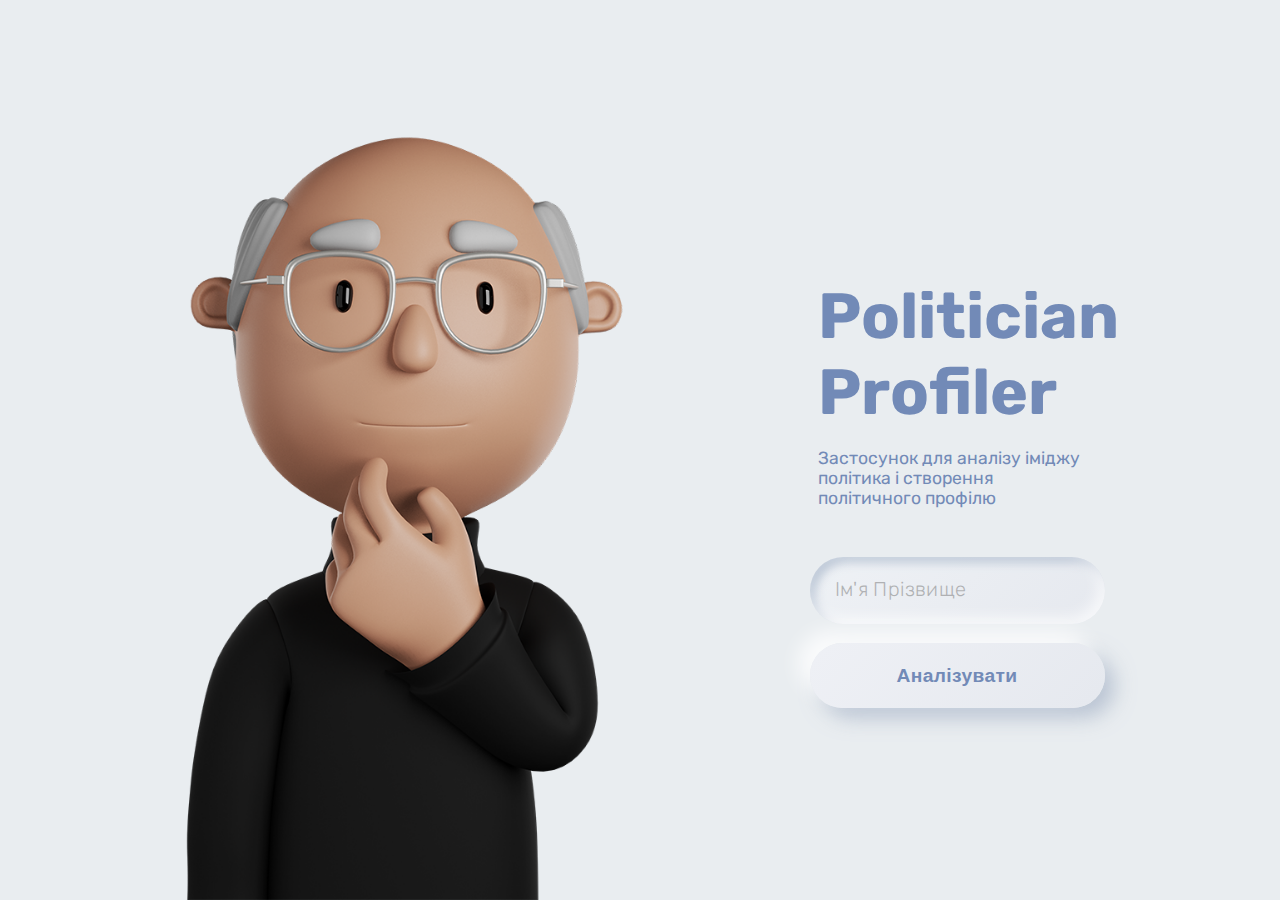
==== templates/index.html @ 6ce4a937 "add flask app" ====
<!DOCTYPE html>
  <head>
    <meta charset="utf-8">
    <link rel="stylesheet" href='/static/css/styles.css'>
    <link rel="apple-touch-icon" sizes="180x180" href="/static/favicon/apple-touch-icon.png">
    <link rel="icon" type="image/png" sizes="32x32" href="/static/favicon/favicon-32x32.png">
    <link rel="icon" type="image/png" sizes="16x16" href="/static/favicon/favicon-16x16.png">
    <link rel="manifest" href="/static/favicon/site.webmanifest">
    <link rel="mask-icon" href="/static/favicon/safari-pinned-tab.svg" color="#5bbad5">
    <meta name="msapplication-TileColor" content="#da532c">
    <meta name="theme-color" content="#ffffff">
    <title>Politician Profiler</title>
  </head>
  <body>
    <div class="content">
    <img src="/static/images/AVATARZ - Steve Jobs.png">
    <div class="information">
    <div class="text">
        <h1>Politician Profiler</h1>
        <p>Застосунок для аналізу іміджу політика і створення політичного профілю</p>
    </div>
    <div class="field">
        <input type="text" required placeholder="Ім'я Прізвище" onfocus="this.placeholder=''" onblur="this.placeholder = 'Ім\'я Прізвище'">
        <button>Аналізувати</button>
    </div>
    </div>
    </div>
        
  </body>
</html>
---- static/css/styles.css ----
@import url("https://fonts.googleapis.com/css2?family=Rubik:wght@300;400;700&display=swap");
body {
  background: #E9EDF0;
  margin: 0;
  font-family: 'Rubik';
}

.text {
  margin: 0em .9em 2em 0em;
  display: -ms-grid;
  display: grid;
  -webkit-box-align: center;
      -ms-flex-align: center;
          align-items: center;
  -webkit-box-pack: center;
      -ms-flex-pack: center;
          justify-content: center;
  color: #728AB7;
}

.text h1 {
  font-size: 4em;
  margin: 0;
  max-width: 4em;
}

.text p {
  font-size: 1.1em;
  font-style: normal;
  font-weight: 400;
  max-width: 15em;
}

.information {
  margin: auto;
  margin-top: 9em;
}

img {
  display: none;
}

.field {
  display: -ms-grid;
  display: grid;
  -webkit-box-align: center;
      -ms-flex-align: center;
          align-items: center;
  -webkit-box-pack: center;
      -ms-flex-pack: center;
          justify-content: center;
  width: auto;
  height: 65px;
  margin: auto;
}

input {
  width: 15em;
  height: 65px;
  padding-left: 25px;
  padding-right: 0;
  outline: none;
  border: none;
  font-size: 18px;
  background: linear-gradient(134.17deg, #EEF1F5 4.98%, #E6E9EF 94.88%);
  color: #a3a2a2;
  border-radius: 40px;
  -webkit-box-shadow: inset -5px -5px 15px rgba(255, 255, 255, 0.75), inset 5px 5px 10px rgba(166, 180, 200, 0.75);
          box-shadow: inset -5px -5px 15px rgba(255, 255, 255, 0.75), inset 5px 5px 10px rgba(166, 180, 200, 0.75);
}

input:focus {
  -webkit-box-shadow: inset 1px 1px 2px #BABECC, inset -1px -1px 2px #ffffff73;
          box-shadow: inset 1px 1px 2px #BABECC, inset -1px -1px 2px #ffffff73;
}

input:valid ~ label {
  opacity: 0;
}

::-webkit-input-placeholder {
  font-family: Rubik;
  opacity: 50%;
  font-style: normal;
  font-weight: 300;
  font-size: 20px;
  line-height: 24px;
  letter-spacing: 0.02em;
  display: none;
}

:-ms-input-placeholder {
  font-family: Rubik;
  opacity: 50%;
  font-style: normal;
  font-weight: 300;
  font-size: 20px;
  line-height: 24px;
  letter-spacing: 0.02em;
  display: none;
}

::-ms-input-placeholder {
  font-family: Rubik;
  opacity: 50%;
  font-style: normal;
  font-weight: 300;
  font-size: 20px;
  line-height: 24px;
  letter-spacing: 0.02em;
  display: none;
}

::placeholder {
  font-family: Rubik;
  opacity: 50%;
  font-style: normal;
  font-weight: 300;
  font-size: 20px;
  line-height: 24px;
  letter-spacing: 0.02em;
  display: none;
}

button {
  margin-top: 1em;
  height: 65px;
  padding: 0;
  font-size: 1.2em;
  line-height: 1em;
  font-weight: bold;
  letter-spacing: 0.02em;
  background: linear-gradient(134.17deg, #EEF0F5 4.98%, #E6E9EF 94.88%);
  border-radius: 40px;
  border: none;
  outline: none;
  cursor: pointer;
  color: #728AB7;
  -webkit-box-shadow: -12px -12px 20px rgba(255, 255, 255, 0.8), 10px 10px 20px rgba(166, 180, 200, 0.7);
          box-shadow: -12px -12px 20px rgba(255, 255, 255, 0.8), 10px 10px 20px rgba(166, 180, 200, 0.7);
}

button:active {
  color: #728AB7;
  -webkit-box-shadow: inset 2px 2px 5px #BABECC, inset -5px -5px 10px #ffffff73;
          box-shadow: inset 2px 2px 5px #BABECC, inset -5px -5px 10px #ffffff73;
}

@media only screen and (min-width: 1000px) {
  .information {
    margin: auto;
    padding-right: 5em;
  }
  .content {
    display: -webkit-box;
    display: -ms-flexbox;
    display: flex;
  }
  .content img {
    padding: 0;
    height: auto;
    height: 100vh;
    width: 60%;
    -o-object-fit: contain;
       object-fit: contain;
    display: block;
  }
}

@media only screen and (min-width: 1200px) {
  .content {
    width: 1190px;
    -webkit-box-align: center;
        -ms-flex-align: center;
            align-items: center;
    -webkit-box-pack: center;
        -ms-flex-pack: center;
            justify-content: center;
    margin: auto;
  }
}
/*# sourceMappingURL=styles.css.map */
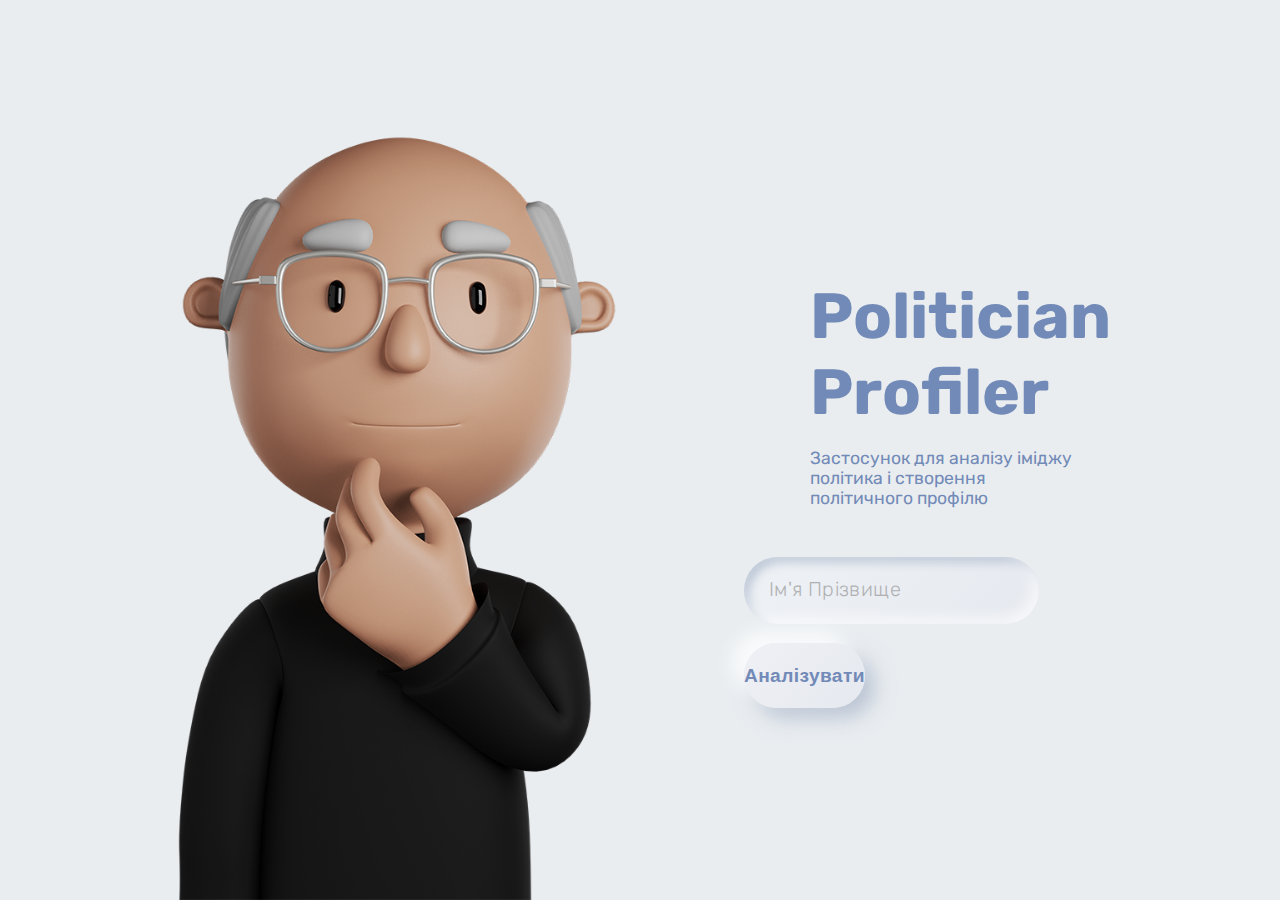
==== commit f6b9c619: "Update app.py, add WikiADT" ====
--- a/templates/index.html
+++ b/templates/index.html
@@ -1,7 +1,7 @@
 <!DOCTYPE html>
   <head>
     <meta charset="utf-8">
-    <link rel="stylesheet" href='/static/css/styles.css'>
+    <link rel="stylesheet" href='/static/styles/styles.css'>
     <link rel="apple-touch-icon" sizes="180x180" href="/static/favicon/apple-touch-icon.png">
     <link rel="icon" type="image/png" sizes="32x32" href="/static/favicon/favicon-32x32.png">
     <link rel="icon" type="image/png" sizes="16x16" href="/static/favicon/favicon-16x16.png">
@@ -20,11 +20,10 @@
         <p>Застосунок для аналізу іміджу політика і створення політичного профілю</p>
     </div>
     <div class="field">
-        <input type="text" required placeholder="Ім'я Прізвище" onfocus="this.placeholder=''" onblur="this.placeholder = 'Ім\'я Прізвище'">
-        <button>Аналізувати</button>
+        <form action="/analyze" method="POST">
+            <input type="text" name="name_surname" required placeholder="Ім'я Прізвище" onfocus="this.placeholder=''" onblur="this.placeholder = 'Ім\'я Прізвище'">
+            <button>Аналізувати</button>   
+        </form>
     </div>
     </div>
     </div>
-        
-  </body>
-</html>
--- a/static/styles/styles.css
+++ b/static/styles/styles.css
@@ -0,0 +1,182 @@
+@import url("https://fonts.googleapis.com/css2?family=Rubik:wght@300;400;700&display=swap");
+body {
+  background: #E9EDF0;
+  margin: 0;
+  font-family: 'Rubik';
+}
+
+.text {
+  margin: 0em .9em 2em 0em;
+  display: -ms-grid;
+  display: grid;
+  -webkit-box-align: center;
+      -ms-flex-align: center;
+          align-items: center;
+  -webkit-box-pack: center;
+      -ms-flex-pack: center;
+          justify-content: center;
+  color: #728AB7;
+}
+
+.text h1 {
+  font-size: 4em;
+  margin: 0;
+  max-width: 4em;
+}
+
+.text p {
+  font-size: 1.1em;
+  font-style: normal;
+  font-weight: 400;
+  max-width: 15em;
+}
+
+.information {
+  margin: auto;
+  margin-top: 9em;
+}
+
+img {
+  display: none;
+}
+
+.field {
+  display: -ms-grid;
+  display: grid;
+  -webkit-box-align: center;
+      -ms-flex-align: center;
+          align-items: center;
+  -webkit-box-pack: center;
+      -ms-flex-pack: center;
+          justify-content: center;
+  width: auto;
+  height: 65px;
+  margin: auto;
+}
+
+input {
+  width: 15em;
+  height: 65px;
+  padding-left: 25px;
+  padding-right: 0;
+  outline: none;
+  border: none;
+  font-size: 18px;
+  background: linear-gradient(134.17deg, #EEF1F5 4.98%, #E6E9EF 94.88%);
+  color: #a3a2a2;
+  border-radius: 40px;
+  -webkit-box-shadow: inset -5px -5px 15px rgba(255, 255, 255, 0.75), inset 5px 5px 10px rgba(166, 180, 200, 0.75);
+          box-shadow: inset -5px -5px 15px rgba(255, 255, 255, 0.75), inset 5px 5px 10px rgba(166, 180, 200, 0.75);
+}
+
+input:focus {
+  -webkit-box-shadow: inset 1px 1px 2px #BABECC, inset -1px -1px 2px #ffffff73;
+          box-shadow: inset 1px 1px 2px #BABECC, inset -1px -1px 2px #ffffff73;
+}
+
+input:valid ~ label {
+  opacity: 0;
+}
+
+::-webkit-input-placeholder {
+  font-family: Rubik;
+  opacity: 50%;
+  font-style: normal;
+  font-weight: 300;
+  font-size: 20px;
+  line-height: 24px;
+  letter-spacing: 0.02em;
+  display: none;
+}
+
+:-ms-input-placeholder {
+  font-family: Rubik;
+  opacity: 50%;
+  font-style: normal;
+  font-weight: 300;
+  font-size: 20px;
+  line-height: 24px;
+  letter-spacing: 0.02em;
+  display: none;
+}
+
+::-ms-input-placeholder {
+  font-family: Rubik;
+  opacity: 50%;
+  font-style: normal;
+  font-weight: 300;
+  font-size: 20px;
+  line-height: 24px;
+  letter-spacing: 0.02em;
+  display: none;
+}
+
+::placeholder {
+  font-family: Rubik;
+  opacity: 50%;
+  font-style: normal;
+  font-weight: 300;
+  font-size: 20px;
+  line-height: 24px;
+  letter-spacing: 0.02em;
+  display: none;
+}
+
+button {
+  margin-top: 1em;
+  height: 65px;
+  padding: 0;
+  font-size: 1.2em;
+  line-height: 1em;
+  font-weight: bold;
+  letter-spacing: 0.02em;
+  background: linear-gradient(134.17deg, #EEF0F5 4.98%, #E6E9EF 94.88%);
+  border-radius: 40px;
+  border: none;
+  outline: none;
+  cursor: pointer;
+  color: #728AB7;
+  -webkit-box-shadow: -12px -12px 20px rgba(255, 255, 255, 0.8), 10px 10px 20px rgba(166, 180, 200, 0.7);
+          box-shadow: -12px -12px 20px rgba(255, 255, 255, 0.8), 10px 10px 20px rgba(166, 180, 200, 0.7);
+}
+
+button:active {
+  color: #728AB7;
+  -webkit-box-shadow: inset 2px 2px 5px #BABECC, inset -5px -5px 10px #ffffff73;
+          box-shadow: inset 2px 2px 5px #BABECC, inset -5px -5px 10px #ffffff73;
+}
+
+@media only screen and (min-width: 1000px) {
+  .information {
+    margin: auto;
+    padding-right: 5em;
+  }
+  .content {
+    display: -webkit-box;
+    display: -ms-flexbox;
+    display: flex;
+  }
+  .content img {
+    padding: 0;
+    height: auto;
+    height: 100vh;
+    width: 60%;
+    -o-object-fit: contain;
+       object-fit: contain;
+    display: block;
+  }
+}
+
+@media only screen and (min-width: 1200px) {
+  .content {
+    width: 1190px;
+    -webkit-box-align: center;
+        -ms-flex-align: center;
+            align-items: center;
+    -webkit-box-pack: center;
+        -ms-flex-pack: center;
+            justify-content: center;
+    margin: auto;
+  }
+}
+/*# sourceMappingURL=styles.css.map */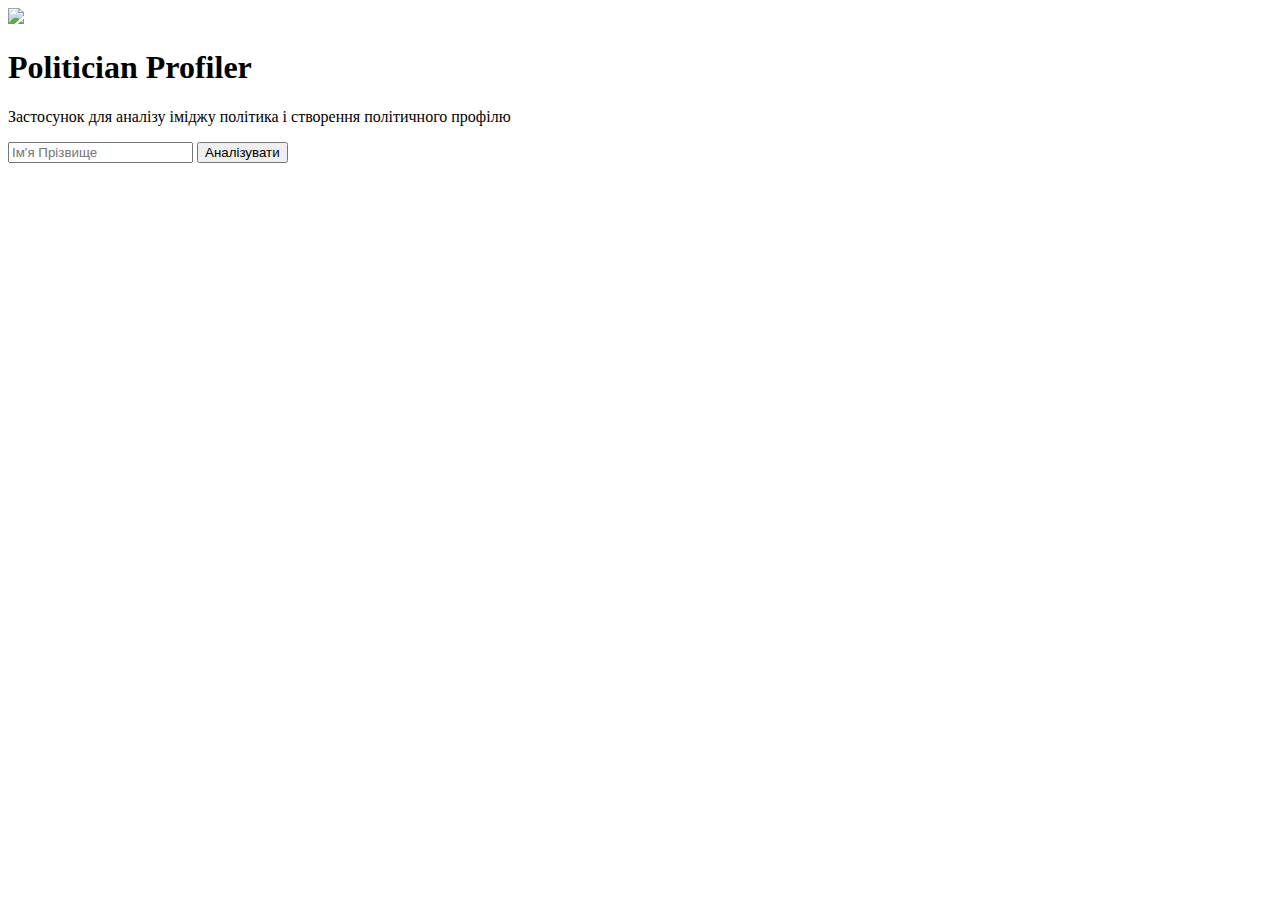
==== commit 976d3794: "Add templates and static" ====
--- a/templates/index.html
+++ b/templates/index.html
@@ -1,29 +1,32 @@
 <!DOCTYPE html>
   <head>
     <meta charset="utf-8">
-    <link rel="stylesheet" href='/static/styles/styles.css'>
-    <link rel="apple-touch-icon" sizes="180x180" href="/static/favicon/apple-touch-icon.png">
-    <link rel="icon" type="image/png" sizes="32x32" href="/static/favicon/favicon-32x32.png">
-    <link rel="icon" type="image/png" sizes="16x16" href="/static/favicon/favicon-16x16.png">
-    <link rel="manifest" href="/static/favicon/site.webmanifest">
-    <link rel="mask-icon" href="/static/favicon/safari-pinned-tab.svg" color="#5bbad5">
+    <link rel="stylesheet" href='static/styles/styles.css'>
+    <link rel="apple-touch-icon" sizes="180x180" href="favicon/apple-touch-icon.png">
+    <link rel="icon" type="image/png" sizes="32x32" href="favicon/favicon-32x32.png">
+    <link rel="icon" type="image/png" sizes="16x16" href="favicon/favicon-16x16.png">
+    <link rel="manifest" href="favicon/site.webmanifest">
+    <link rel="mask-icon" href="favicon/safari-pinned-tab.svg" color="#5bbad5">
     <meta name="msapplication-TileColor" content="#da532c">
     <meta name="theme-color" content="#ffffff">
     <title>Politician Profiler</title>
   </head>
   <body>
     <div class="content">
-    <img src="/static/images/AVATARZ - Steve Jobs.png">
-    <div class="information">
+      <img src="static/images/AVATARZ - Steve Jobs.png">
+      <div class="information">
     <div class="text">
         <h1>Politician Profiler</h1>
         <p>Застосунок для аналізу іміджу політика і створення політичного профілю</p>
     </div>
     <div class="field">
-        <form action="/analyze" method="POST">
-            <input type="text" name="name_surname" required placeholder="Ім'я Прізвище" onfocus="this.placeholder=''" onblur="this.placeholder = 'Ім\'я Прізвище'">
-            <button>Аналізувати</button>   
-        </form>
+      <form action="/analyze" method="POST">
+        <input type="text" name="name_surname" required placeholder="Ім'я Прізвище" onfocus="this.placeholder=''" onblur="this.placeholder = 'Ім\'я Прізвище'">
+        <button onclick="loading();">Аналізувати</button>   
+      </form>
     </div>
     </div>
     </div>
+  <script></script> 
+  </body>
+</html>
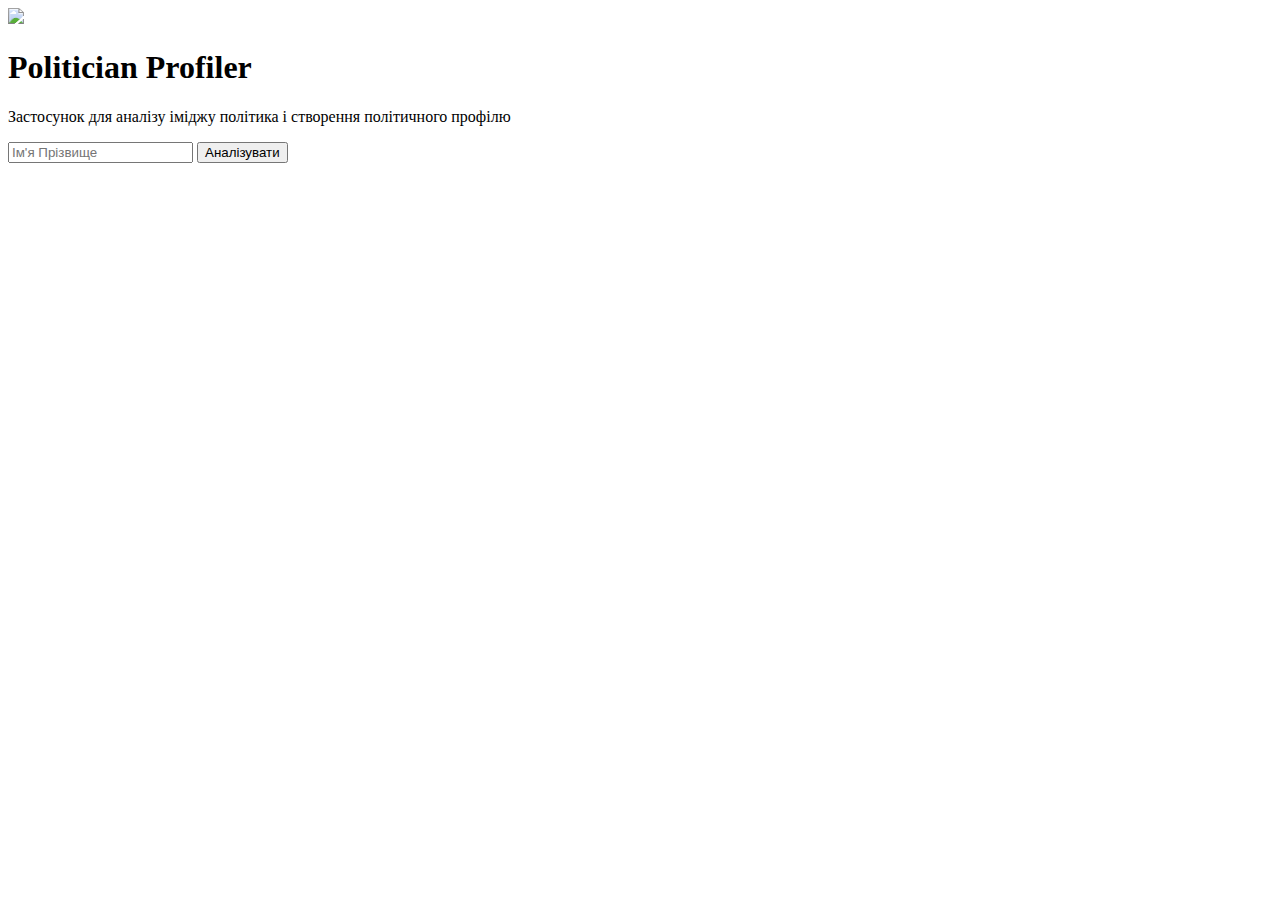
==== commit 8b418d08: "Merge pull request #29 from kkulykk/master" ====
--- a/templates/index.html
+++ b/templates/index.html
@@ -1,32 +1,52 @@
 <!DOCTYPE html>
-  <head>
-    <meta charset="utf-8">
-    <link rel="stylesheet" href='static/styles/styles.css'>
-    <link rel="apple-touch-icon" sizes="180x180" href="favicon/apple-touch-icon.png">
-    <link rel="icon" type="image/png" sizes="32x32" href="favicon/favicon-32x32.png">
-    <link rel="icon" type="image/png" sizes="16x16" href="favicon/favicon-16x16.png">
-    <link rel="manifest" href="favicon/site.webmanifest">
-    <link rel="mask-icon" href="favicon/safari-pinned-tab.svg" color="#5bbad5">
-    <meta name="msapplication-TileColor" content="#da532c">
-    <meta name="theme-color" content="#ffffff">
-    <title>Politician Profiler</title>
-  </head>
-  <body>
-    <div class="content">
-      <img src="static/images/AVATARZ - Steve Jobs.png">
-      <div class="information">
-    <div class="text">
+
+<head>
+  <meta charset="utf-8">
+  <link rel="stylesheet" href='static/styles/styles.css'>
+  <link rel="apple-touch-icon" sizes="180x180" href="static/favicon/apple-touch-icon.png">
+  <link rel="icon" type="image/png" sizes="32x32" href="static/favicon/favicon-32x32.png">
+  <link rel="icon" type="image/png" sizes="16x16" href="static/favicon/favicon-16x16.png">
+  <link rel="manifest" href="static/favicon/site.webmanifest">
+  <link rel="mask-icon" href="static/favicon/safari-pinned-tab.svg" color="#5bbad5">
+  <meta name="msapplication-TileColor" content="#da532c">
+  <meta name="theme-color" content="#ffffff">
+  <meta name="viewport" content="width=device-width, initial-scale=0.8">
+  <title>Politician Profiler</title>
+</head>
+
+<body>
+  <div class="animation" style="display: none;">
+    <script src="https://unpkg.com/@lottiefiles/lottie-player@latest/dist/lottie-player.js"></script>
+    <lottie-player src="https://assets10.lottiefiles.com/datafiles/riuf5c21sUZ05w6/data.json" background="transparent"
+      speed="1" style="width: 250px; height: 250px;" loop autoplay></lottie-player>
+    <h1>Аналізуємо політика...</h1>
+  </div>
+  <div class="content">
+    <img src="static/images/AVATARZ - Steve Jobs.png">
+    <div class="information">
+      <div class="text">
         <h1>Politician Profiler</h1>
         <p>Застосунок для аналізу іміджу політика і створення політичного профілю</p>
+      </div>
+      <div class="field">
+        <form action="/analyze" method="POST" id="submit-form">
+          <input type="text" name="name_surname" required placeholder="Ім'я Прізвище" onfocus="this.placeholder=''"
+            onblur="this.placeholder = 'Ім\'я Прізвище'">
+          <button>Аналізувати</button>
+        </form>
+      </div>
     </div>
-    <div class="field">
-      <form action="/analyze" method="POST">
-        <input type="text" name="name_surname" required placeholder="Ім'я Прізвище" onfocus="this.placeholder=''" onblur="this.placeholder = 'Ім\'я Прізвище'">
-        <button onclick="loading();">Аналізувати</button>   
-      </form>
-    </div>
-    </div>
-    </div>
-  <script></script> 
-  </body>
-</html>
+  </div>
+  <script src="https://code.jquery.com/jquery-3.6.0.js" integrity="sha256-H+K7U5CnXl1h5ywQfKtSj8PCmoN9aaq30gDh27Xc0jk="
+    crossorigin="anonymous"></script>
+  <script>
+    $(document).ready(function () {
+      $(document).on('submit', '#submit-form', function () {
+        $(".content").hide()
+        $(".animation").fadeIn(1200)
+      });
+    });
+  </script>
+</body>
+
+</html>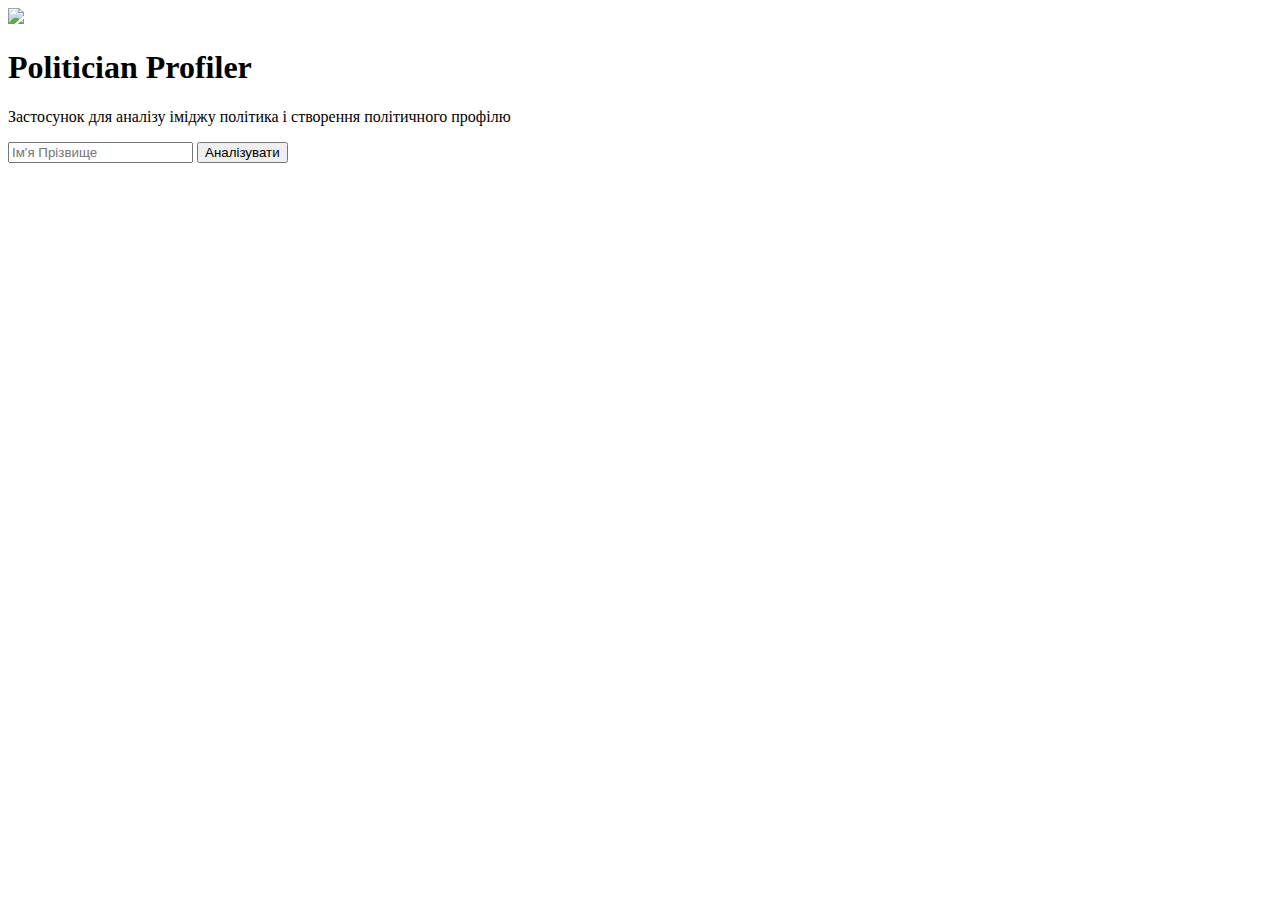
==== commit 1cc36fce: "Fix declaration, change tweets in result.html" ====
--- a/templates/index.html
+++ b/templates/index.html
@@ -40,10 +40,22 @@
   <script src="https://code.jquery.com/jquery-3.6.0.js" integrity="sha256-H+K7U5CnXl1h5ywQfKtSj8PCmoN9aaq30gDh27Xc0jk="
     crossorigin="anonymous"></script>
   <script>
+    // $(document).ready(function () {
+    //   var form = $("#submit-form");
+    //   form.on('submit', function (e) {
+    //     e.preventDefault();
+
+    //     setTimeout(function () {
+    //       $(".content").hide()
+    //       $(".animation").fadeIn(1200)
+    //     }, 500);
+
+    //   });
+    // });
     $(document).ready(function () {
       $(document).on('submit', '#submit-form', function () {
-        $(".content").hide()
-        $(".animation").fadeIn(1200)
+        $(".content").hide();
+        $(".animation").fadeTo("fast", 1);//fadeIn(1200);
       });
     });
   </script>
